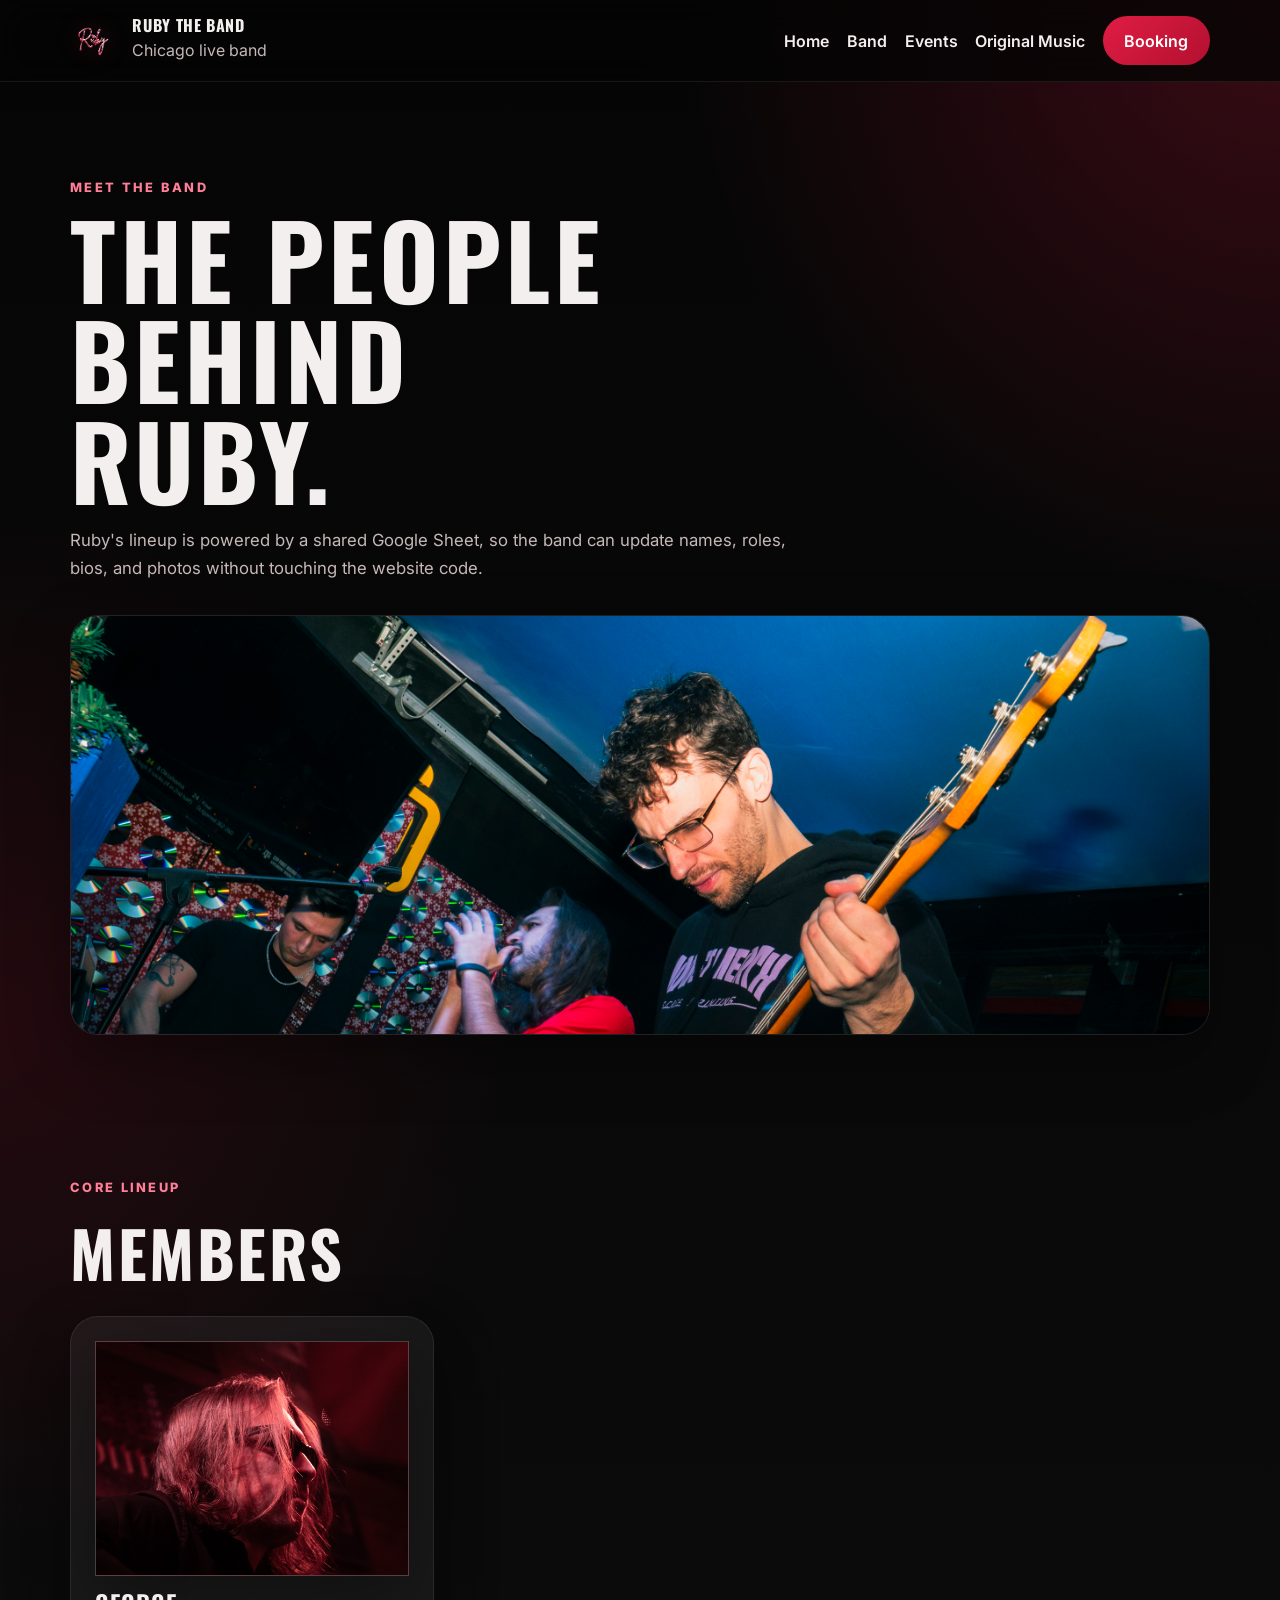
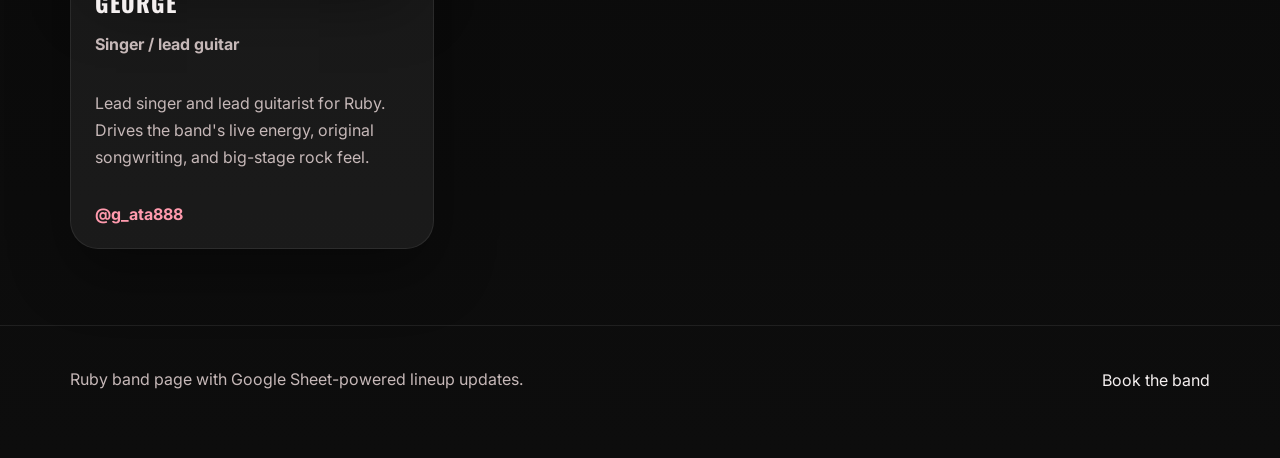
==== band.html @ 564e17de "Add files via upload" ====
<!DOCTYPE html>
<html lang="en">
  <head>
    <meta charset="UTF-8" />
    <meta name="viewport" content="width=device-width, initial-scale=1.0" />
    <title>Ruby | Band</title>
    <meta
      name="description"
      content="Meet the members of Ruby, a Chicago live band blending cover performances with original music."
    />
    <link rel="preconnect" href="https://fonts.googleapis.com" />
    <link rel="preconnect" href="https://fonts.gstatic.com" crossorigin />
    <link
      href="https://fonts.googleapis.com/css2?family=Oswald:wght@400;500;600;700&family=Inter:wght@400;500;600;700;800&display=swap"
      rel="stylesheet"
    />
    <link rel="stylesheet" href="styles.css" />
  </head>
  <body>
    <header class="site-header">
      <div class="container nav-wrap">
        <a class="brand" href="index.html">
          <img class="brand-logo" src="assets/ruby-logo.png" alt="Ruby logo" />
          <span class="brand-copy">
            <strong>RUBY THE BAND</strong>
            <span>Chicago live band</span>
          </span>
        </a>
        <nav class="nav">
          <a href="index.html">Home</a>
          <a href="band.html">Band</a>
          <a href="events.html">Events</a>
          <a href="music.html">Original Music</a>
          <a class="nav-cta" href="booking.html">Booking</a>
        </nav>
      </div>
    </header>

    <main>
      <section class="page-hero">
        <div class="container">
          <p class="eyebrow">Meet the band</p>
          <h1>The people behind Ruby.</h1>
          <p class="hero-text narrow">
            Ruby's lineup is powered by a shared Google Sheet, so the band can
            update names, roles, bios, and photos without touching the website code.
          </p>
          <figure class="page-photo-banner">
            <img
              class="crop-new-band-banner"
              src="assets/ruby-band-banner.jpg"
              alt="Ruby performing live on stage"
            />
          </figure>
        </div>
      </section>

      <section class="section">
        <div class="container">
          <div class="section-heading left">
            <p class="section-kicker">Core lineup</p>
            <h2>Members</h2>
          </div>
          <div class="member-grid" id="members-list">
            <p class="loading-note">Loading Ruby members...</p>
          </div>
        </div>
      </section>

      <section class="section section-dark additional-players-section" id="additional-players-section">
        <div class="container">
          <div class="section-heading left">
            <p class="section-kicker">Sub-ins and friends of the band</p>
            <h2>Additional Players</h2>
          </div>
          <div class="member-grid" id="additional-players-list"></div>
        </div>
      </section>
    </main>

    <footer class="site-footer">
      <div class="container footer-wrap">
        <p>Ruby band page with Google Sheet-powered lineup updates.</p>
        <a href="booking.html">Book the band</a>
      </div>
    </footer>

    <script src="site.js"></script>
  </body>
</html>
---- styles.css ----
:root {
  --bg: #090909;
  --bg-soft: #141414;
  --panel: rgba(255, 255, 255, 0.06);
  --panel-strong: rgba(255, 255, 255, 0.1);
  --text: #f4efef;
  --muted: #c6b8b8;
  --ruby: #b2102f;
  --ruby-bright: #e01d44;
  --line: rgba(255, 255, 255, 0.08);
  --shadow: 0 24px 60px rgba(0, 0, 0, 0.35);
  --radius-lg: 28px;
  --radius-md: 18px;
  --container: 1140px;
}

* {
  box-sizing: border-box;
}

html {
  scroll-behavior: smooth;
}

body {
  margin: 0;
  font-family: "Inter", sans-serif;
  color: var(--text);
  background:
    radial-gradient(circle at top right, rgba(224, 29, 68, 0.24), transparent 25%),
    radial-gradient(circle at left center, rgba(178, 16, 47, 0.16), transparent 32%),
    linear-gradient(180deg, #050505 0%, #0d0d0d 100%);
}

a {
  color: inherit;
  text-decoration: none;
}

.container {
  width: min(calc(100% - 2rem), var(--container));
  margin: 0 auto;
}

.site-header {
  position: sticky;
  top: 0;
  z-index: 10;
  backdrop-filter: blur(16px);
  background: rgba(5, 5, 5, 0.78);
  border-bottom: 1px solid var(--line);
}

.nav-wrap,
.footer-wrap,
.hero-grid,
.venue-strip-inner,
.venue-items,
.split-layout,
.card-grid,
.contact-panel,
.member-grid,
.booking-grid,
.release-grid,
.events-header,
.music-highlight {
  display: grid;
  gap: 1.5rem;
}

.nav-wrap {
  grid-template-columns: 1fr auto;
  align-items: center;
  padding: 1rem 0;
}

.brand {
  display: inline-flex;
  align-items: center;
  gap: 0.9rem;
}

.brand-logo {
  width: 3rem;
  height: 3rem;
  object-fit: contain;
  filter: drop-shadow(0 0 12px rgba(224, 29, 68, 0.3));
}

.brand-copy {
  display: inline-flex;
  flex-direction: column;
  line-height: 1;
  gap: 0.25rem;
}

.brand-copy strong,
h1,
h2,
h3 {
  font-family: "Oswald", sans-serif;
  text-transform: uppercase;
  letter-spacing: 0.04em;
}

.brand-copy span:last-child,
.hero-text,
.body-copy,
.content-card p,
.release-card p,
.release-panel p,
.member-card p,
.booking-card p,
.contact-card p,
.events-note,
.loading-note,
.event-time,
.event-card p,
.footer-wrap p {
  color: var(--muted);
  line-height: 1.7;
}

.nav {
  display: flex;
  align-items: center;
  gap: 1.1rem;
  flex-wrap: wrap;
  justify-content: flex-end;
}

.nav a {
  font-weight: 600;
}

.button,
.nav-cta {
  display: inline-flex;
  align-items: center;
  justify-content: center;
  padding: 0.92rem 1.35rem;
  border-radius: 999px;
  font-weight: 700;
}

.button-primary,
.nav-cta {
  background: linear-gradient(135deg, var(--ruby-bright), var(--ruby));
  color: white;
}

.button-secondary {
  border: 1px solid var(--line);
  background: rgba(255, 255, 255, 0.04);
}

.button-block {
  width: 100%;
}

.hero,
.page-hero {
  padding: 5.3rem 0 3.5rem;
}

.hero-grid {
  grid-template-columns: 1.1fr 0.9fr;
  align-items: center;
}

.eyebrow,
.section-kicker,
.card-tag,
.release-label {
  text-transform: uppercase;
  letter-spacing: 0.18em;
  color: #ff7e98;
  font-weight: 800;
  font-size: 0.8rem;
}

h1,
h2,
h3 {
  margin: 0;
  line-height: 0.98;
}

h1 {
  font-size: clamp(3.5rem, 8vw, 6.7rem);
  max-width: 11ch;
}

h2 {
  font-size: clamp(2.4rem, 5vw, 4rem);
  max-width: 12ch;
}

h3 {
  font-size: 1.45rem;
}

.hero-text {
  max-width: 54ch;
  font-size: 1.05rem;
}

.hero-text.narrow {
  max-width: 45rem;
}

.hero-subtitle {
  margin: 0.8rem 0 0;
  max-width: 28rem;
  color: #e9d9dc;
  font-size: clamp(1.05rem, 2vw, 1.45rem);
  line-height: 1.4;
  text-transform: none;
  letter-spacing: 0;
  font-weight: 500;
}

.hero-actions,
.button-row {
  display: flex;
  gap: 1rem;
  flex-wrap: wrap;
  margin: 2rem 0 1.25rem;
}

.hero-points {
  list-style: none;
  padding: 0;
  margin: 0;
  display: flex;
  flex-wrap: wrap;
  gap: 1rem 1.5rem;
  color: var(--muted);
  font-weight: 600;
}

.hero-visual,
.glow-card,
.image-card,
.content-card,
.release-card,
.release-panel,
.video-placeholder,
.contact-card,
.member-card,
.booking-card,
.event-card,
.cover-art {
  border-radius: var(--radius-lg);
}

.image-card,
.video-placeholder,
.member-photo,
.cover-art {
  display: grid;
  place-items: center;
  text-align: center;
  background:
    linear-gradient(135deg, rgba(224, 29, 68, 0.28), rgba(255, 255, 255, 0.04)),
    rgba(255, 255, 255, 0.05);
  border: 1px solid rgba(255, 255, 255, 0.1);
  box-shadow: var(--shadow);
}

.glow-card {
  min-height: 460px;
  position: relative;
  overflow: hidden;
}

.glow-card::before {
  content: "";
  position: absolute;
  inset: 0;
  background:
    linear-gradient(160deg, rgba(224, 29, 68, 0.1), transparent 40%),
    radial-gradient(circle at bottom right, rgba(224, 29, 68, 0.3), transparent 32%);
}

.image-card p,
.video-placeholder p,
.member-photo,
.cover-art {
  font-family: "Oswald", sans-serif;
  font-size: 1.5rem;
  text-transform: uppercase;
  letter-spacing: 0.08em;
}

.image-card span,
.video-placeholder span {
  color: var(--muted);
}

.photo-frame,
.page-photo-banner,
.photo-panel,
.booking-photo,
.story-photo {
  margin: 0;
  overflow: hidden;
  border-radius: var(--radius-lg);
  border: 1px solid rgba(255, 255, 255, 0.1);
  box-shadow: var(--shadow);
}

.photo-frame img,
.page-photo-banner img,
.photo-panel img,
.booking-photo img,
.story-photo img,
.member-photo img,
.cover-art img {
  display: block;
  width: 100%;
  height: 100%;
  object-fit: cover;
}

.page-photo-banner {
  margin-top: 2rem;
  max-height: 420px;
}

.hero-photo img {
  object-position: center 28%;
}

.crop-new-hero {
  object-position: center 45%;
}

.venue-strip {
  border-top: 1px solid var(--line);
  border-bottom: 1px solid var(--line);
  background: rgba(255, 255, 255, 0.02);
}

.venue-strip-inner {
  padding: 1rem 0;
  gap: 0.6rem;
}

.venue-label {
  margin: 0;
  text-align: center;
  text-transform: uppercase;
  letter-spacing: 0.22em;
  color: #ff7e98;
  font-size: 0.8rem;
  font-weight: 800;
}

.venue-items {
  grid-template-columns: repeat(5, 1fr);
  text-align: center;
  color: #f2c7cf;
  font-weight: 700;
}

.section {
  padding: 4.8rem 0;
}

.photo-story-section {
  padding-top: 0;
}

.split-layout {
  grid-template-columns: 1fr 1fr;
  align-items: start;
}

.section-dark {
  background: linear-gradient(180deg, rgba(178, 16, 47, 0.12), rgba(255, 255, 255, 0.02));
}

.section-accent {
  background:
    linear-gradient(135deg, rgba(224, 29, 68, 0.18), rgba(255, 255, 255, 0.02)),
    #111;
}

.section-heading {
  display: grid;
  gap: 0.8rem;
  margin-bottom: 2rem;
  justify-items: center;
  text-align: center;
}

.section-heading.left {
  justify-items: start;
  text-align: left;
}

.section-heading-wide h2 {
  max-width: none;
}

.content-card,
.release-card,
.release-panel,
.contact-card,
.member-card,
.booking-card,
.event-card {
  background: var(--panel);
  border: 1px solid var(--line);
  box-shadow: var(--shadow);
  padding: 1.5rem;
}

.three-up {
  grid-template-columns: repeat(3, minmax(0, 1fr));
}

.music-highlight,
.booking-grid {
  grid-template-columns: 1fr 1fr;
  align-items: start;
}

.release-card,
.release-panel {
  display: grid;
  gap: 1rem;
}

.music-highlight {
  grid-template-columns: repeat(3, minmax(0, 1fr));
}

.photo-story-grid {
  display: grid;
  grid-template-columns: 0.92fr 1.08fr;
  gap: 1.2rem;
}

.story-photo-tall {
  grid-row: span 2;
  min-height: 640px;
}

.story-photo-wide {
  min-height: 300px;
}

.story-photo-square {
  min-height: 320px;
}

.video-placeholder {
  min-height: 100%;
  padding: 2rem;
}

.video-placeholder.large {
  min-height: 300px;
}

.text-link {
  color: #ff9aad;
  font-weight: 700;
}

.member-social {
  align-self: start;
}

.cover-thumb {
  margin: 0;
  overflow: hidden;
  border-radius: var(--radius-md);
  border: 1px solid rgba(255, 255, 255, 0.1);
}

.cover-thumb img {
  display: block;
  width: 100%;
  aspect-ratio: 1 / 1;
  object-fit: cover;
}

.crop-george {
  object-position: center 18%;
}

.crop-band {
  object-position: center 42%;
}

.crop-crowd {
  object-position: center 46%;
}

.crop-dancefloor {
  object-position: center 54%;
}

.crop-new-story-wide {
  object-position: center 42%;
}

.crop-new-band-banner {
  object-position: center 48%;
}

.crop-new-music-video {
  object-position: center 44%;
}

.crop-new-booking {
  object-position: center 48%;
}

.contact-panel {
  grid-template-columns: 1.1fr 0.9fr;
  align-items: center;
}

.member-grid {
  grid-template-columns: repeat(3, minmax(0, 1fr));
}

.member-card {
  display: grid;
  gap: 1rem;
}

.member-photo {
  aspect-ratio: 4 / 3;
  min-height: auto;
  color: white;
  overflow: hidden;
}

.member-photo img {
  object-position: center 22%;
}

.member-photo span {
  padding: 1rem;
}

.member-role {
  margin: 0;
  color: #ff9aad;
  font-weight: 700;
}

.release-grid {
  grid-template-columns: 1fr;
}

.release-panel {
  grid-template-columns: 220px 1fr;
  align-items: center;
}

.cover-art {
  min-height: 220px;
  color: white;
  overflow: hidden;
}

.booking-photo {
  margin-bottom: 1rem;
  max-height: 240px;
}

.media-layout {
  align-items: center;
}

.events-header {
  grid-template-columns: 1fr auto;
  align-items: center;
  margin-bottom: 1.75rem;
}

.events-list {
  display: grid;
  gap: 1rem;
}

.event-card {
  display: grid;
  grid-template-columns: 180px 1fr auto;
  align-items: center;
  gap: 1.25rem;
}

.event-date {
  display: inline-flex;
  flex-direction: column;
  gap: 0.2rem;
  padding: 1rem;
  border-radius: var(--radius-md);
  background: linear-gradient(135deg, rgba(224, 29, 68, 0.18), rgba(255, 255, 255, 0.04));
  border: 1px solid var(--line);
  text-align: center;
}

.event-date strong {
  font-family: "Oswald", sans-serif;
  font-size: 2rem;
}

.event-meta h3 {
  margin-bottom: 0.35rem;
}

.event-time {
  margin: 0.2rem 0;
  font-weight: 800;
  color: #f2c7cf;
}

.loading-note {
  margin: 0;
}

[hidden] {
  display: none !important;
}

.booking-copy {
  display: grid;
  gap: 1rem;
}

.check-grid {
  display: grid;
  grid-template-columns: repeat(2, minmax(0, 1fr));
  gap: 0.9rem;
}

.check-grid p {
  margin: 0;
  padding: 1rem 1.1rem;
  border-radius: var(--radius-md);
  background: rgba(255, 255, 255, 0.04);
  border: 1px solid var(--line);
}

.site-footer {
  border-top: 1px solid var(--line);
  padding: 1.5rem 0 3rem;
}

.footer-wrap {
  grid-template-columns: 1fr auto;
  align-items: center;
}

@media (max-width: 1024px) {
  .hero-grid,
  .split-layout,
  .three-up,
  .music-highlight,
  .photo-story-grid,
  .contact-panel,
  .member-grid,
  .booking-grid,
  .event-card,
  .release-panel,
  .events-header {
    grid-template-columns: 1fr;
  }
}

@media (max-width: 900px) {
  .nav-wrap,
  .footer-wrap,
  .venue-items {
    grid-template-columns: 1fr;
  }

  .nav {
    justify-content: flex-start;
  }

  h1,
  h2 {
    max-width: none;
  }
}

@media (max-width: 640px) {
  .hero,
  .page-hero,
  .section {
    padding: 3.7rem 0;
  }

  .story-photo-tall,
  .story-photo-wide,
  .story-photo-square {
    min-height: 280px;
  }

  h1 {
    font-size: 3rem;
  }

  h2 {
    font-size: 2.4rem;
  }

  .check-grid {
    grid-template-columns: 1fr;
  }
}
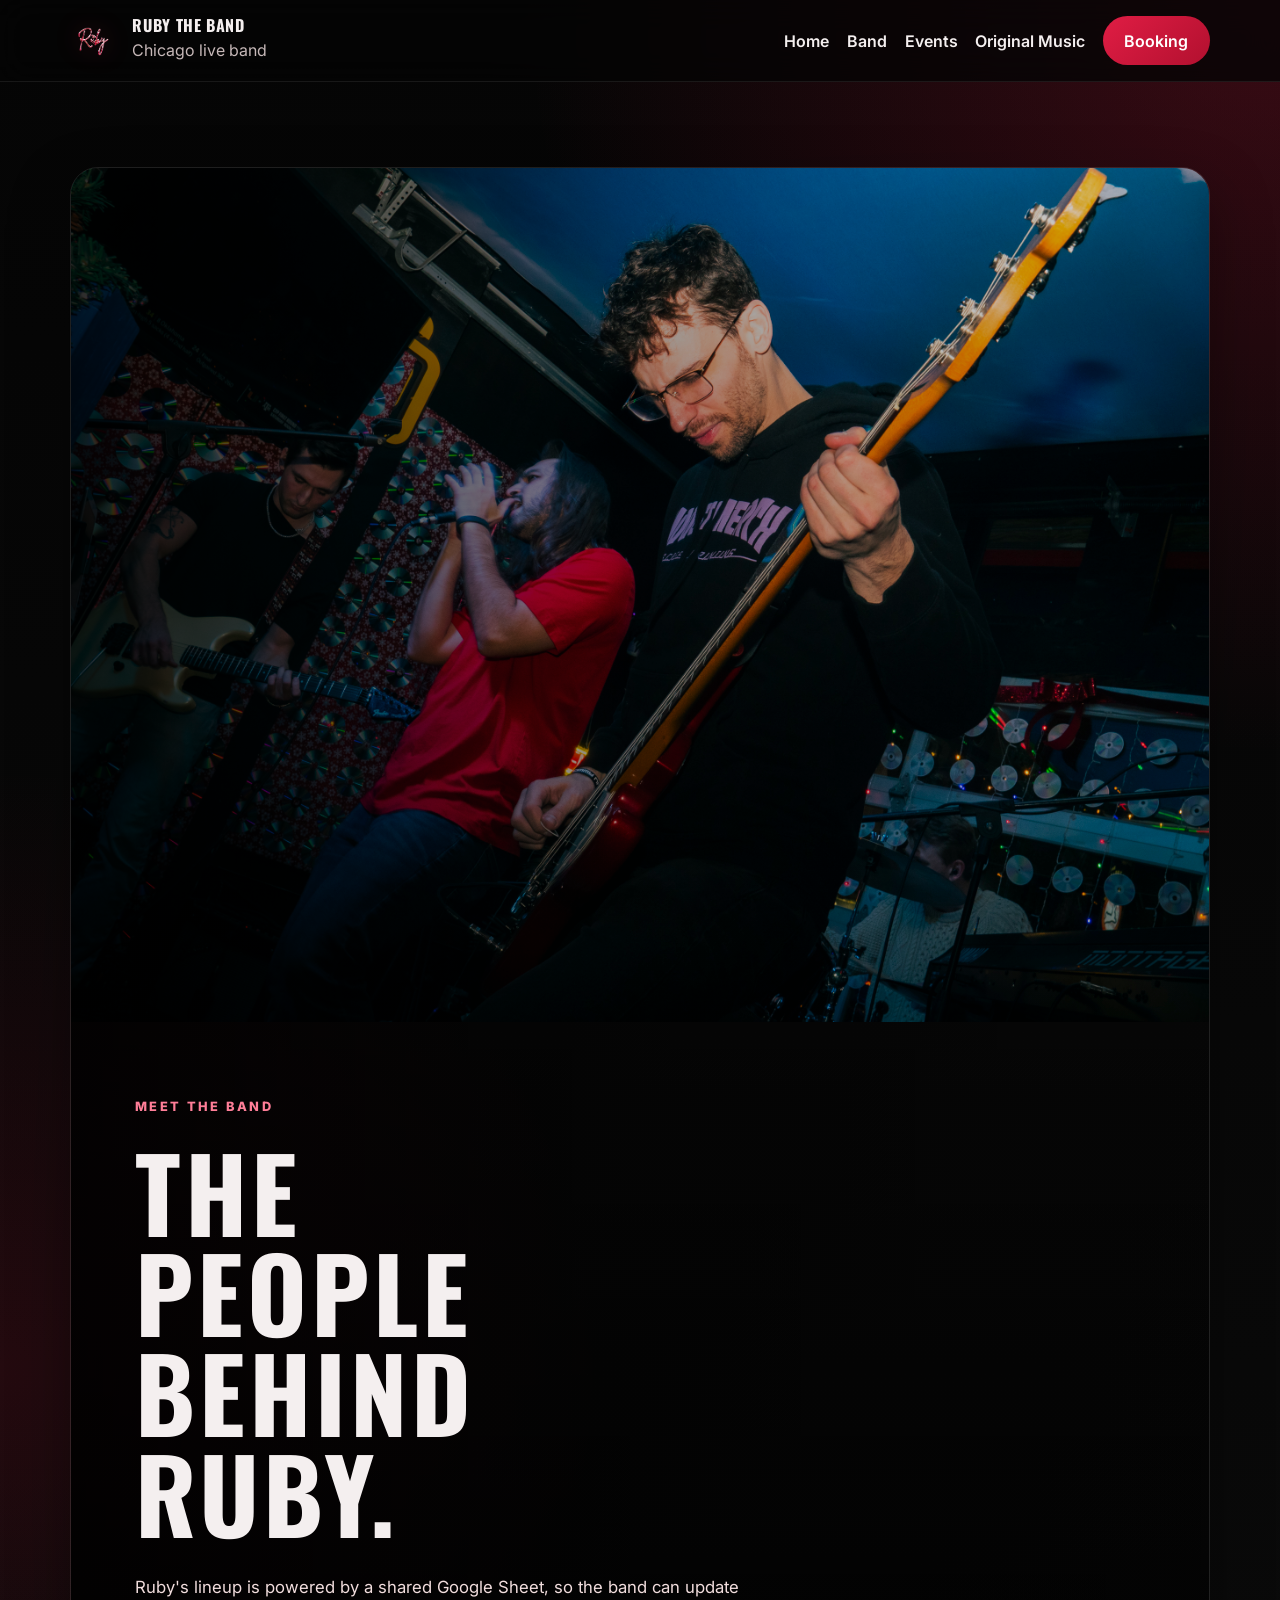
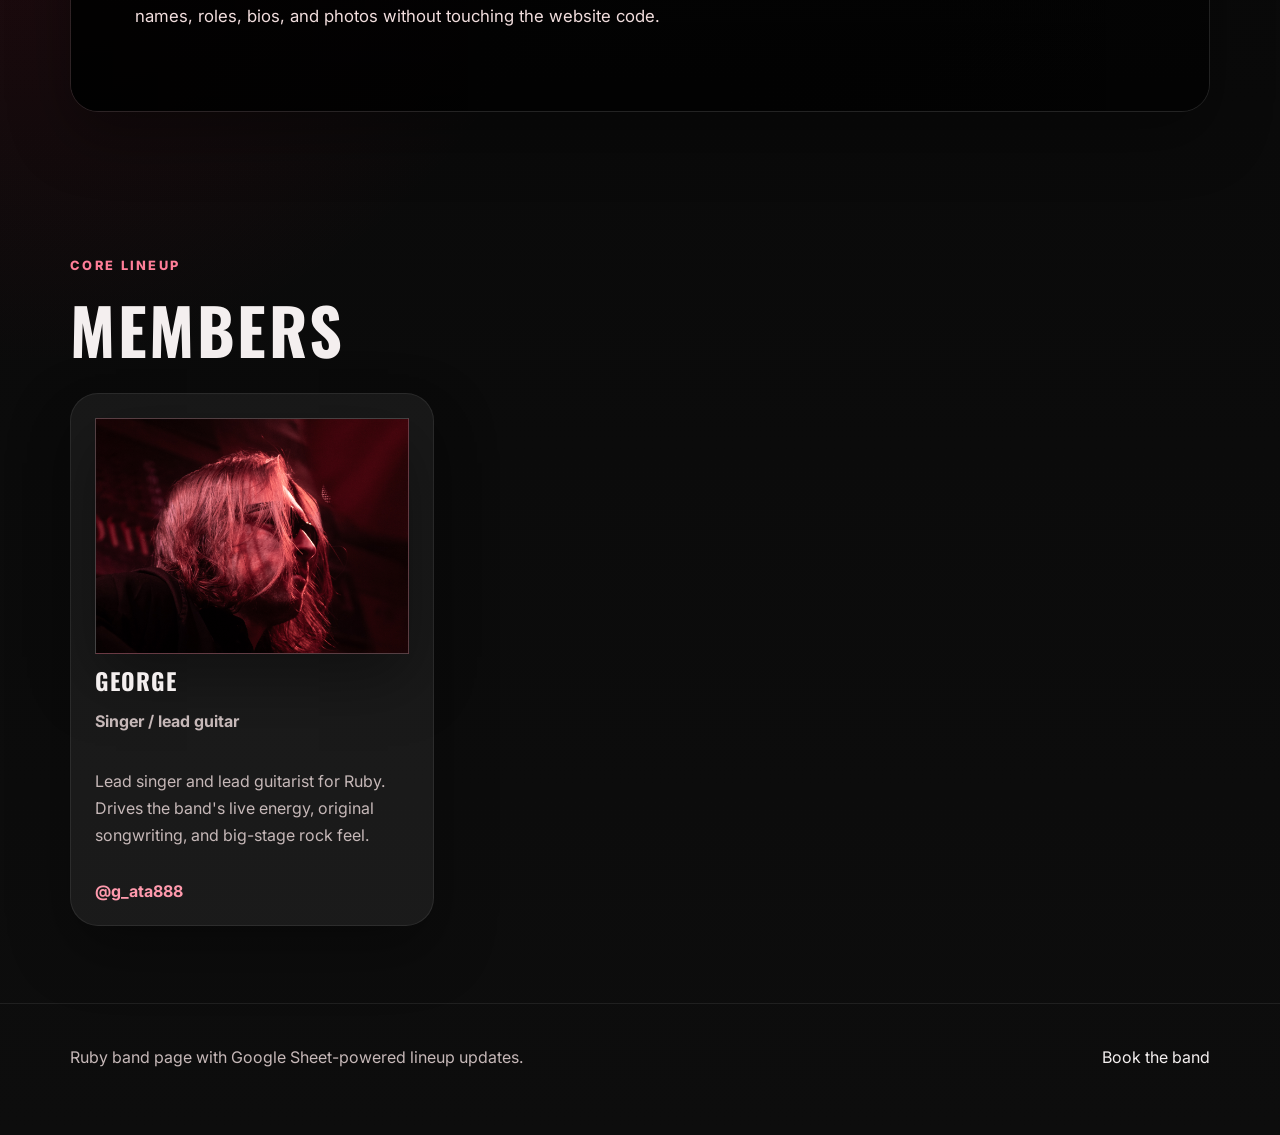
==== commit bda1c64f: "Add files via upload" ====
--- a/band.html
+++ b/band.html
@@ -39,18 +39,20 @@
     <main>
       <section class="page-hero">
         <div class="container">
-          <p class="eyebrow">Meet the band</p>
-          <h1>The people behind Ruby.</h1>
-          <p class="hero-text narrow">
-            Ruby's lineup is powered by a shared Google Sheet, so the band can
-            update names, roles, bios, and photos without touching the website code.
-          </p>
-          <figure class="page-photo-banner">
+          <figure class="page-photo-banner band-hero-banner">
             <img
               class="crop-new-band-banner"
               src="assets/ruby-band-banner.jpg"
               alt="Ruby performing live on stage"
             />
+            <figcaption class="band-hero-copy">
+              <p class="eyebrow">Meet the band</p>
+              <h1>The people behind Ruby.</h1>
+              <p class="hero-text narrow">
+                Ruby's lineup is powered by a shared Google Sheet, so the band can
+                update names, roles, bios, and photos without touching the website code.
+              </p>
+            </figcaption>
           </figure>
         </div>
       </section>
--- a/styles.css
+++ b/styles.css
@@ -54,6 +54,7 @@
 .nav-wrap,
 .footer-wrap,
 .hero-grid,
+.page-hero-grid,
 .venue-strip-inner,
 .venue-items,
 .split-layout,
@@ -168,6 +169,11 @@
   align-items: center;
 }
 
+.page-hero-grid {
+  grid-template-columns: 1fr 0.82fr;
+  align-items: center;
+}
+
 .eyebrow,
 .section-kicker,
 .card-tag,
@@ -328,12 +334,59 @@
   max-height: 420px;
 }
 
+.band-hero-banner {
+  position: relative;
+  display: grid;
+  align-items: end;
+  min-height: 560px;
+  max-height: none;
+  margin-top: 0;
+}
+
+.band-hero-banner::after {
+  content: "";
+  position: absolute;
+  inset: 0;
+  background:
+    linear-gradient(90deg, rgba(0, 0, 0, 0.82), rgba(0, 0, 0, 0.38) 48%, rgba(0, 0, 0, 0.12)),
+    linear-gradient(0deg, rgba(0, 0, 0, 0.72), transparent 58%);
+}
+
+.band-hero-copy {
+  position: relative;
+  z-index: 1;
+  display: grid;
+  gap: 0.9rem;
+  max-width: 760px;
+  padding: clamp(1.5rem, 5vw, 4rem);
+}
+
+.band-hero-copy h1 {
+  max-width: 9ch;
+}
+
+.band-hero-copy .hero-text {
+  color: #f1dddd;
+}
+
 .hero-photo img {
   object-position: center 28%;
 }
 
 .crop-new-hero {
   object-position: center 45%;
+}
+
+.page-hero-photo {
+  min-height: 390px;
+}
+
+.crop-events-hero {
+  object-position: center 46%;
+}
+
+.crop-music-hero {
+  object-position: center 38%;
 }
 
 .venue-strip {
@@ -509,7 +562,7 @@
 }
 
 .crop-new-band-banner {
-  object-position: center 48%;
+  object-position: center 45%;
 }
 
 .crop-new-music-video {
@@ -662,6 +715,7 @@
 
 @media (max-width: 1024px) {
   .hero-grid,
+  .page-hero-grid,
   .split-layout,
   .three-up,
   .music-highlight,
@@ -714,6 +768,14 @@
     font-size: 2.4rem;
   }
 
+  .band-hero-banner {
+    min-height: 520px;
+  }
+
+  .band-hero-copy {
+    padding: 1.25rem;
+  }
+
   .check-grid {
     grid-template-columns: 1fr;
   }
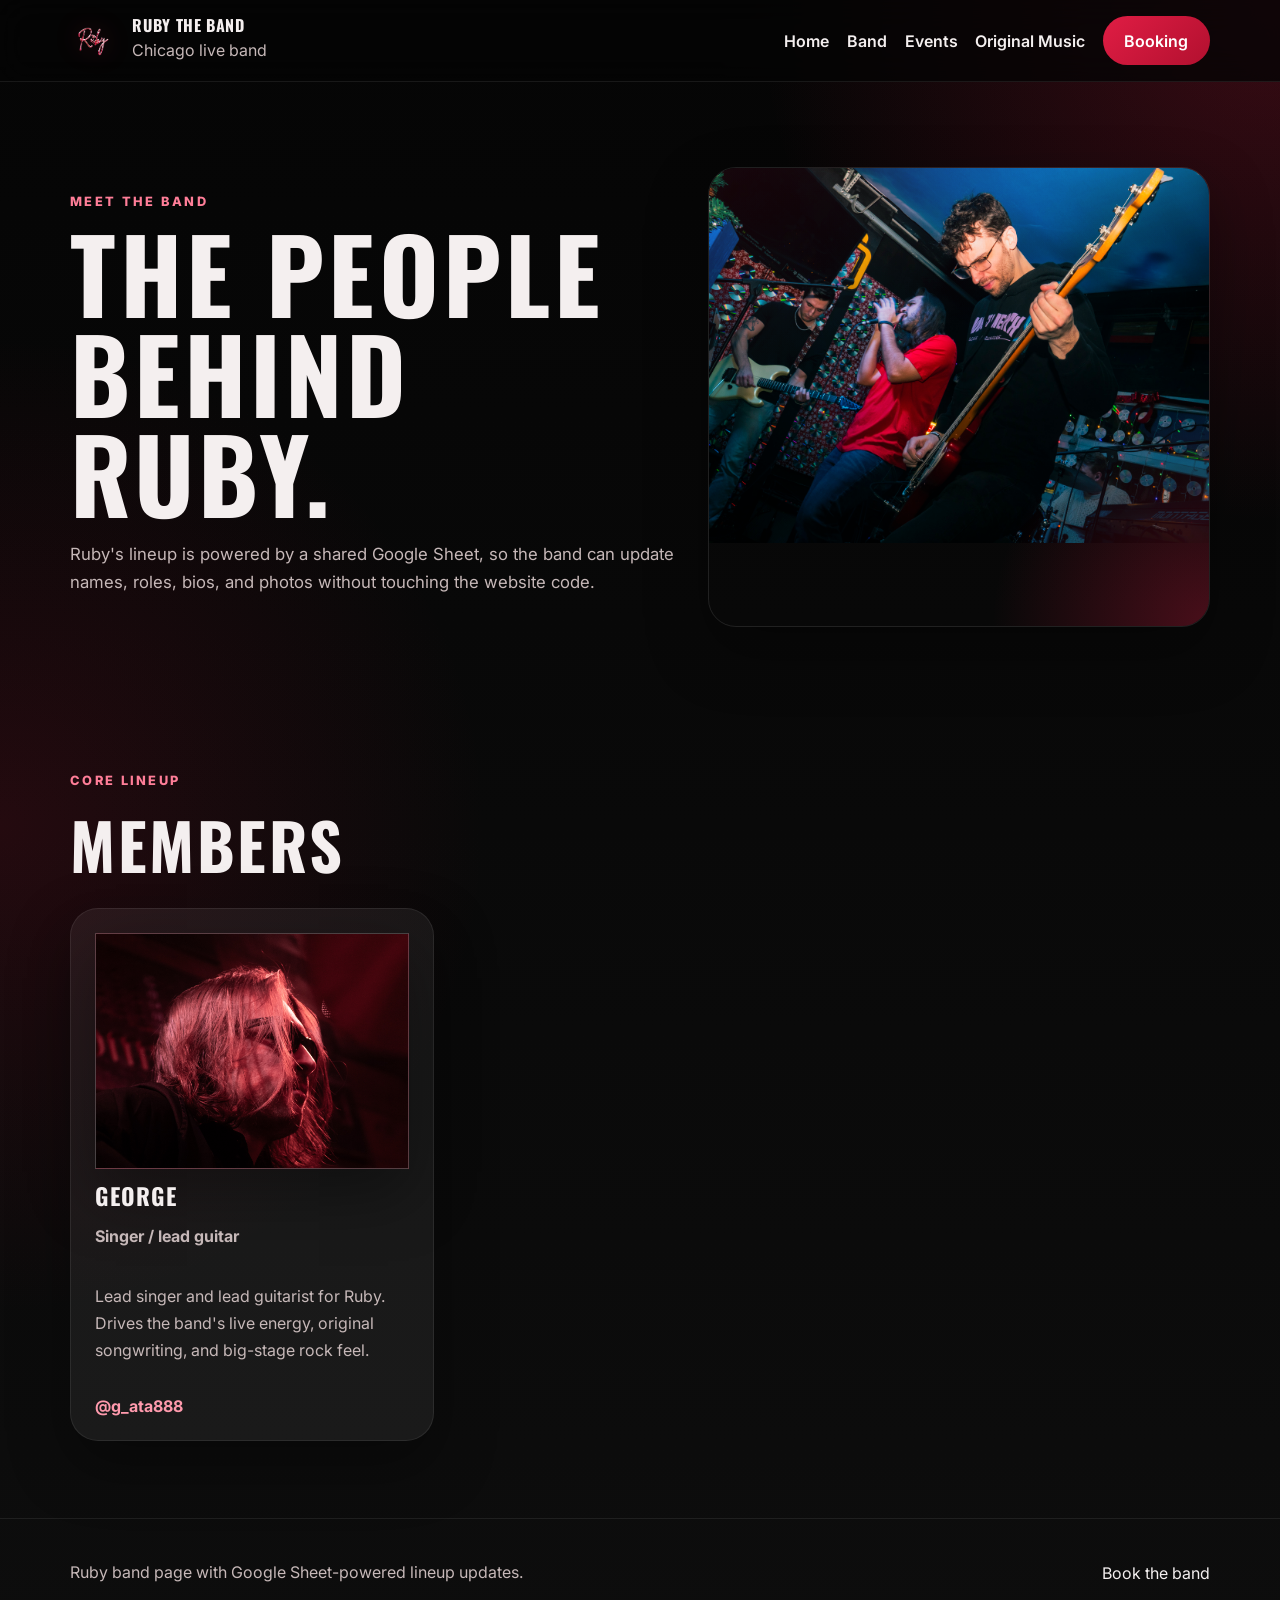
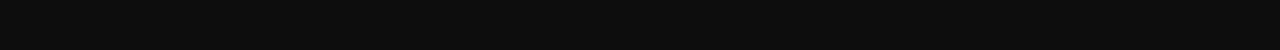
==== commit 300705aa: "Add files via upload" ====
--- a/band.html
+++ b/band.html
@@ -38,22 +38,24 @@
 
     <main>
       <section class="page-hero">
-        <div class="container">
-          <figure class="page-photo-banner band-hero-banner">
-            <img
-              class="crop-new-band-banner"
-              src="assets/ruby-band-banner.jpg"
-              alt="Ruby performing live on stage"
-            />
-            <figcaption class="band-hero-copy">
-              <p class="eyebrow">Meet the band</p>
-              <h1>The people behind Ruby.</h1>
-              <p class="hero-text narrow">
-                Ruby's lineup is powered by a shared Google Sheet, so the band can
-                update names, roles, bios, and photos without touching the website code.
-              </p>
-            </figcaption>
-          </figure>
+        <div class="container hero-grid">
+          <div class="hero-copy">
+            <p class="eyebrow">Meet the band</p>
+            <h1>The people behind Ruby.</h1>
+            <p class="hero-text narrow">
+              Ruby's lineup is powered by a shared Google Sheet, so the band can
+              update names, roles, bios, and photos without touching the website code.
+            </p>
+          </div>
+          <div class="hero-visual">
+            <figure class="photo-frame glow-card hero-photo">
+              <img
+                class="crop-new-band-banner"
+                src="assets/ruby-band-banner.jpg"
+                alt="Ruby performing live on stage"
+              />
+            </figure>
+          </div>
         </div>
       </section>
 
--- a/styles.css
+++ b/styles.css
@@ -334,41 +334,6 @@
   max-height: 420px;
 }
 
-.band-hero-banner {
-  position: relative;
-  display: grid;
-  align-items: end;
-  min-height: 560px;
-  max-height: none;
-  margin-top: 0;
-}
-
-.band-hero-banner::after {
-  content: "";
-  position: absolute;
-  inset: 0;
-  background:
-    linear-gradient(90deg, rgba(0, 0, 0, 0.82), rgba(0, 0, 0, 0.38) 48%, rgba(0, 0, 0, 0.12)),
-    linear-gradient(0deg, rgba(0, 0, 0, 0.72), transparent 58%);
-}
-
-.band-hero-copy {
-  position: relative;
-  z-index: 1;
-  display: grid;
-  gap: 0.9rem;
-  max-width: 760px;
-  padding: clamp(1.5rem, 5vw, 4rem);
-}
-
-.band-hero-copy h1 {
-  max-width: 9ch;
-}
-
-.band-hero-copy .hero-text {
-  color: #f1dddd;
-}
-
 .hero-photo img {
   object-position: center 28%;
 }
@@ -386,7 +351,7 @@
 }
 
 .crop-music-hero {
-  object-position: center 38%;
+  object-position: center 45%;
 }
 
 .venue-strip {
@@ -768,14 +733,6 @@
     font-size: 2.4rem;
   }
 
-  .band-hero-banner {
-    min-height: 520px;
-  }
-
-  .band-hero-copy {
-    padding: 1.25rem;
-  }
-
   .check-grid {
     grid-template-columns: 1fr;
   }
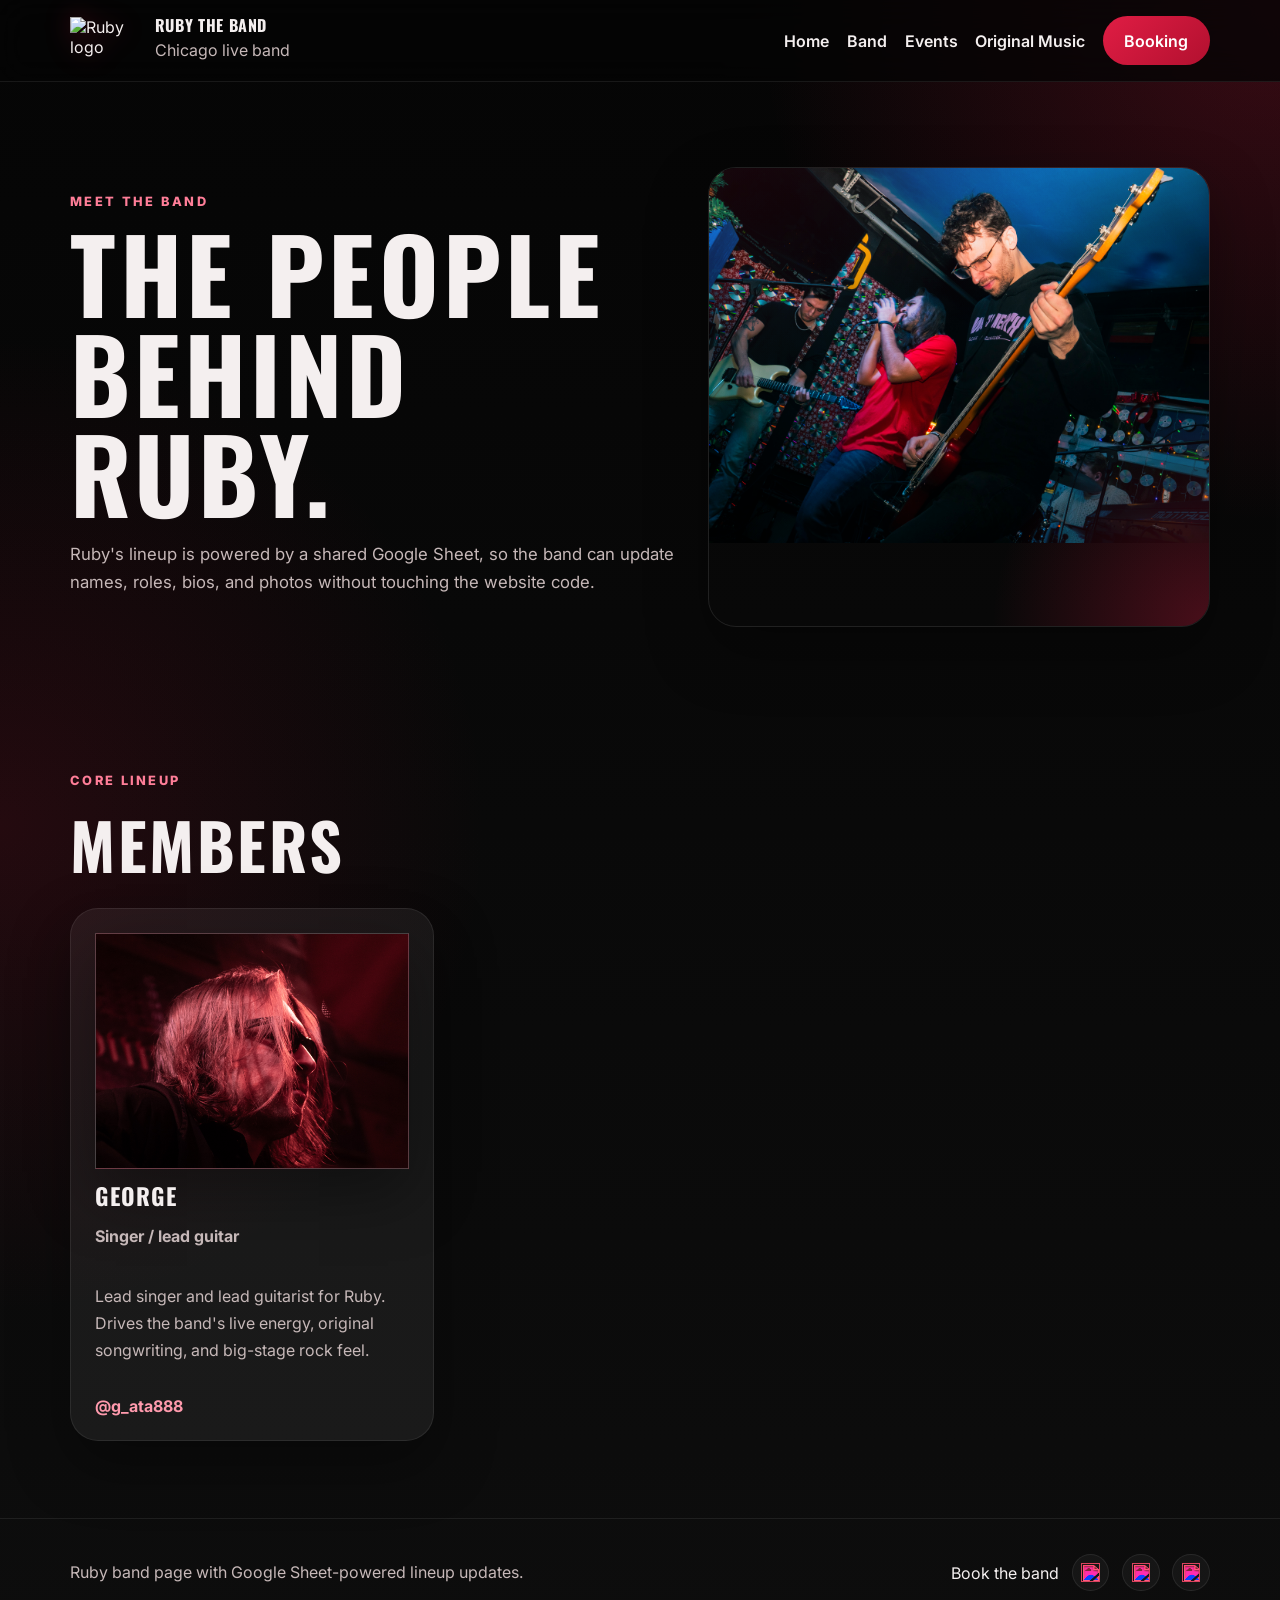
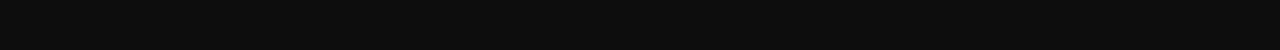
==== commit 678074c1: "Add files via upload" ====
--- a/band.html
+++ b/band.html
@@ -20,7 +20,7 @@
     <header class="site-header">
       <div class="container nav-wrap">
         <a class="brand" href="index.html">
-          <img class="brand-logo" src="assets/ruby-logo.png" alt="Ruby logo" />
+          <img class="brand-logo" src="assets/ruby-neon-logo.jpg" alt="Ruby logo" />
           <span class="brand-copy">
             <strong>RUBY THE BAND</strong>
             <span>Chicago live band</span>
@@ -74,7 +74,6 @@
       <section class="section section-dark additional-players-section" id="additional-players-section">
         <div class="container">
           <div class="section-heading left">
-            <p class="section-kicker">Sub-ins and friends of the band</p>
             <h2>Additional Players</h2>
           </div>
           <div class="member-grid" id="additional-players-list"></div>
@@ -85,7 +84,14 @@
     <footer class="site-footer">
       <div class="container footer-wrap">
         <p>Ruby band page with Google Sheet-powered lineup updates.</p>
-        <a href="booking.html">Book the band</a>
+        <div class="footer-actions">
+          <a href="booking.html">Book the band</a>
+          <div class="social-links" aria-label="Ruby social links">
+            <a class="social-icon" href="https://www.instagram.com/ruby_musicofficial/" aria-label="Ruby on Instagram"><img src="assets/icon-instagram.svg" alt="" /></a>
+            <a class="social-icon" href="https://open.spotify.com/artist/1HHAJYdMEJ4v4BZRn0Z1Zh?si=r0VMcbjvRiWYTQFVPjKRUA&nd=1&dlsi=e5f6a95f36f54944" aria-label="Ruby on Spotify"><img src="assets/icon-spotify.svg" alt="" /></a>
+            <a class="social-icon" href="https://music.apple.com/us/artist/ruby-the-band/1880221664" aria-label="Ruby on Apple Music"><img src="assets/icon-apple-music.svg" alt="" /></a>
+          </div>
+        </div>
       </div>
     </footer>
 
--- a/styles.css
+++ b/styles.css
@@ -82,7 +82,7 @@
 }
 
 .brand-logo {
-  width: 3rem;
+  width: 4.4rem;
   height: 3rem;
   object-fit: contain;
   filter: drop-shadow(0 0 12px rgba(224, 29, 68, 0.3));
@@ -573,6 +573,11 @@
   font-weight: 700;
 }
 
+.additional-player-card {
+  align-content: start;
+  gap: 0.75rem;
+}
+
 .release-grid {
   grid-template-columns: 1fr;
 }
@@ -676,6 +681,35 @@
 .footer-wrap {
   grid-template-columns: 1fr auto;
   align-items: center;
+}
+
+.footer-actions,
+.social-links {
+  display: flex;
+  align-items: center;
+  gap: 0.8rem;
+}
+
+.footer-actions {
+  justify-content: flex-end;
+  flex-wrap: wrap;
+}
+
+.social-icon {
+  display: inline-grid;
+  place-items: center;
+  width: 2.35rem;
+  height: 2.35rem;
+  border: 1px solid var(--line);
+  border-radius: 999px;
+  background: rgba(255, 255, 255, 0.04);
+  color: #ff9aad;
+}
+
+.social-icon img {
+  width: 1.15rem;
+  height: 1.15rem;
+  filter: invert(78%) sepia(26%) saturate(1700%) hue-rotate(302deg) brightness(103%) contrast(102%);
 }
 
 @media (max-width: 1024px) {
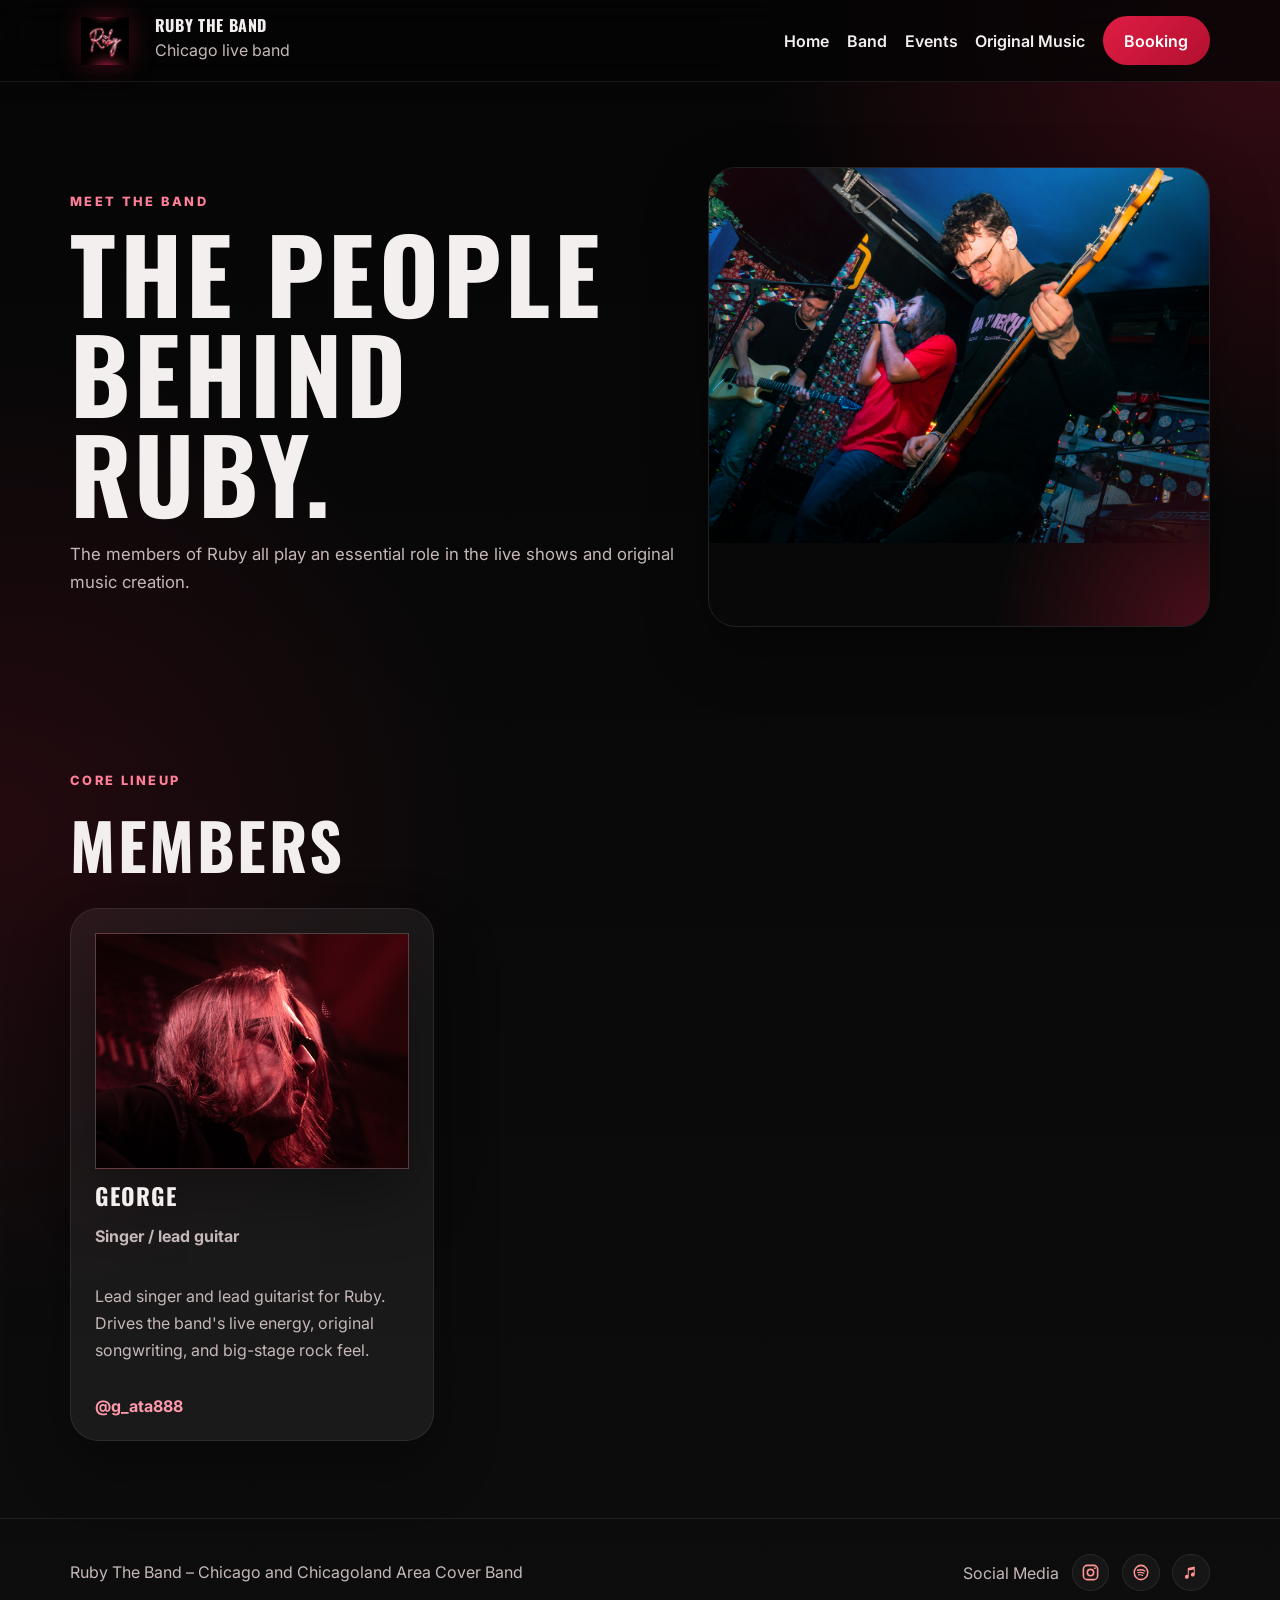
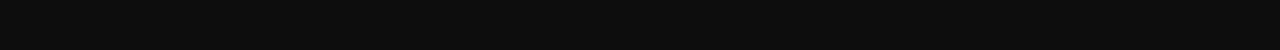
==== commit a4556127: "Add files via upload" ====
--- a/band.html
+++ b/band.html
@@ -43,8 +43,8 @@
             <p class="eyebrow">Meet the band</p>
             <h1>The people behind Ruby.</h1>
             <p class="hero-text narrow">
-              Ruby's lineup is powered by a shared Google Sheet, so the band can
-              update names, roles, bios, and photos without touching the website code.
+              The members of Ruby all play an essential role in the live shows and
+              original music creation.
             </p>
           </div>
           <div class="hero-visual">
@@ -83,9 +83,9 @@
 
     <footer class="site-footer">
       <div class="container footer-wrap">
-        <p>Ruby band page with Google Sheet-powered lineup updates.</p>
+        <p>Ruby The Band – Chicago and Chicagoland Area Cover Band</p>
         <div class="footer-actions">
-          <a href="booking.html">Book the band</a>
+          <span class="footer-label">Social Media</span>
           <div class="social-links" aria-label="Ruby social links">
             <a class="social-icon" href="https://www.instagram.com/ruby_musicofficial/" aria-label="Ruby on Instagram"><img src="assets/icon-instagram.svg" alt="" /></a>
             <a class="social-icon" href="https://open.spotify.com/artist/1HHAJYdMEJ4v4BZRn0Z1Zh?si=r0VMcbjvRiWYTQFVPjKRUA&nd=1&dlsi=e5f6a95f36f54944" aria-label="Ruby on Spotify"><img src="assets/icon-spotify.svg" alt="" /></a>
--- a/styles.css
+++ b/styles.css
@@ -695,6 +695,42 @@
   flex-wrap: wrap;
 }
 
+.footer-label {
+  color: var(--muted);
+}
+
+.live-set-layout {
+  display: grid;
+  grid-template-columns: minmax(0, 1fr) minmax(220px, 0.42fr);
+  gap: 2.5rem;
+  align-items: start;
+}
+
+.live-set-copy {
+  min-width: 0;
+}
+
+.video-embed {
+  overflow: hidden;
+  border: 1px solid var(--line);
+  border-radius: var(--radius-lg);
+  background: #050505;
+  box-shadow: var(--shadow);
+}
+
+.video-embed-vertical {
+  width: min(100%, 330px);
+  aspect-ratio: 9 / 16;
+  justify-self: end;
+}
+
+.video-embed iframe {
+  display: block;
+  width: 100%;
+  height: 100%;
+  border: 0;
+}
+
 .social-icon {
   display: inline-grid;
   place-items: center;
@@ -716,6 +752,7 @@
   .hero-grid,
   .page-hero-grid,
   .split-layout,
+  .live-set-layout,
   .three-up,
   .music-highlight,
   .photo-story-grid,
@@ -770,4 +807,8 @@
   .check-grid {
     grid-template-columns: 1fr;
   }
-}
+
+  .video-embed-vertical {
+    justify-self: start;
+  }
+}
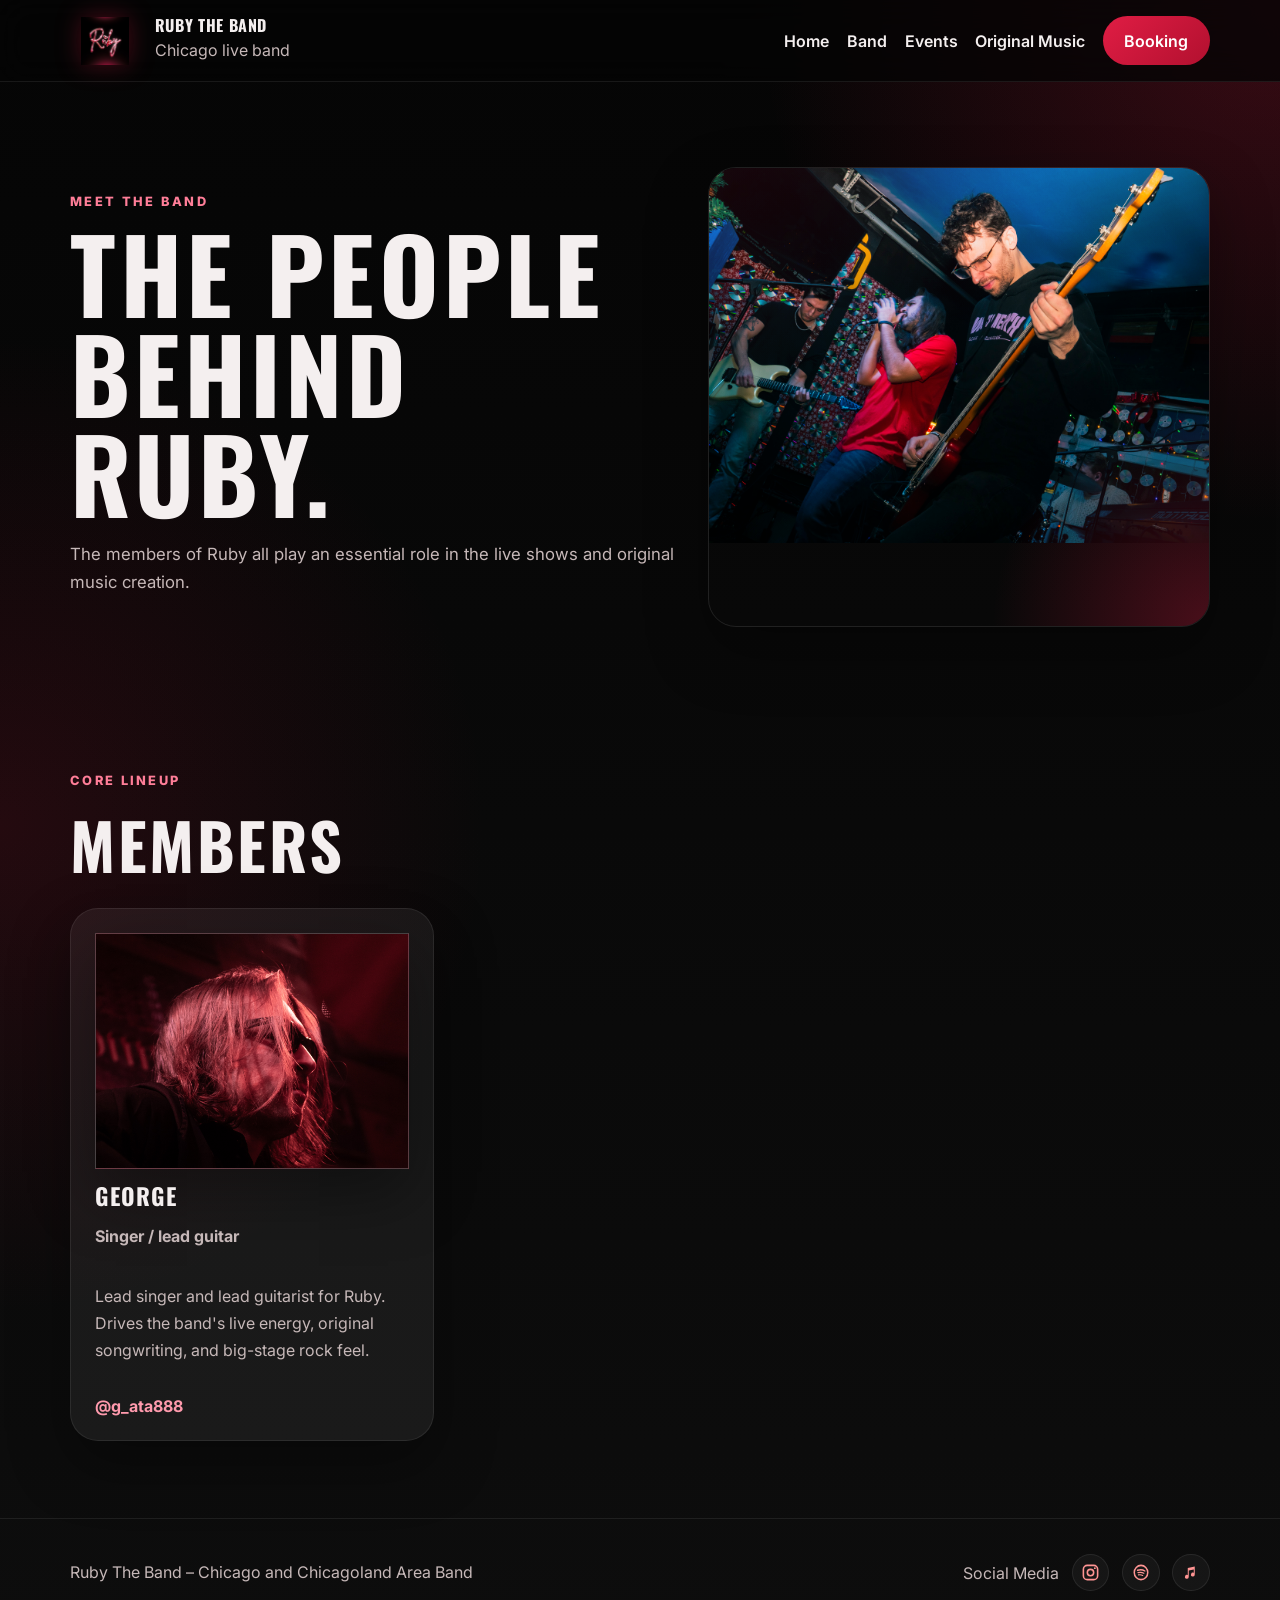
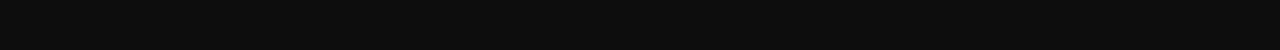
==== commit 100ada88: "Add files via upload" ====
--- a/band.html
+++ b/band.html
@@ -83,7 +83,7 @@
 
     <footer class="site-footer">
       <div class="container footer-wrap">
-        <p>Ruby The Band – Chicago and Chicagoland Area Cover Band</p>
+        <p>Ruby The Band – Chicago and Chicagoland Area Band</p>
         <div class="footer-actions">
           <span class="footer-label">Social Media</span>
           <div class="social-links" aria-label="Ruby social links">
--- a/styles.css
+++ b/styles.css
@@ -563,6 +563,10 @@
   object-position: center 22%;
 }
 
+.member-card-ani .member-photo img {
+  object-position: center 38%;
+}
+
 .member-photo span {
   padding: 1rem;
 }
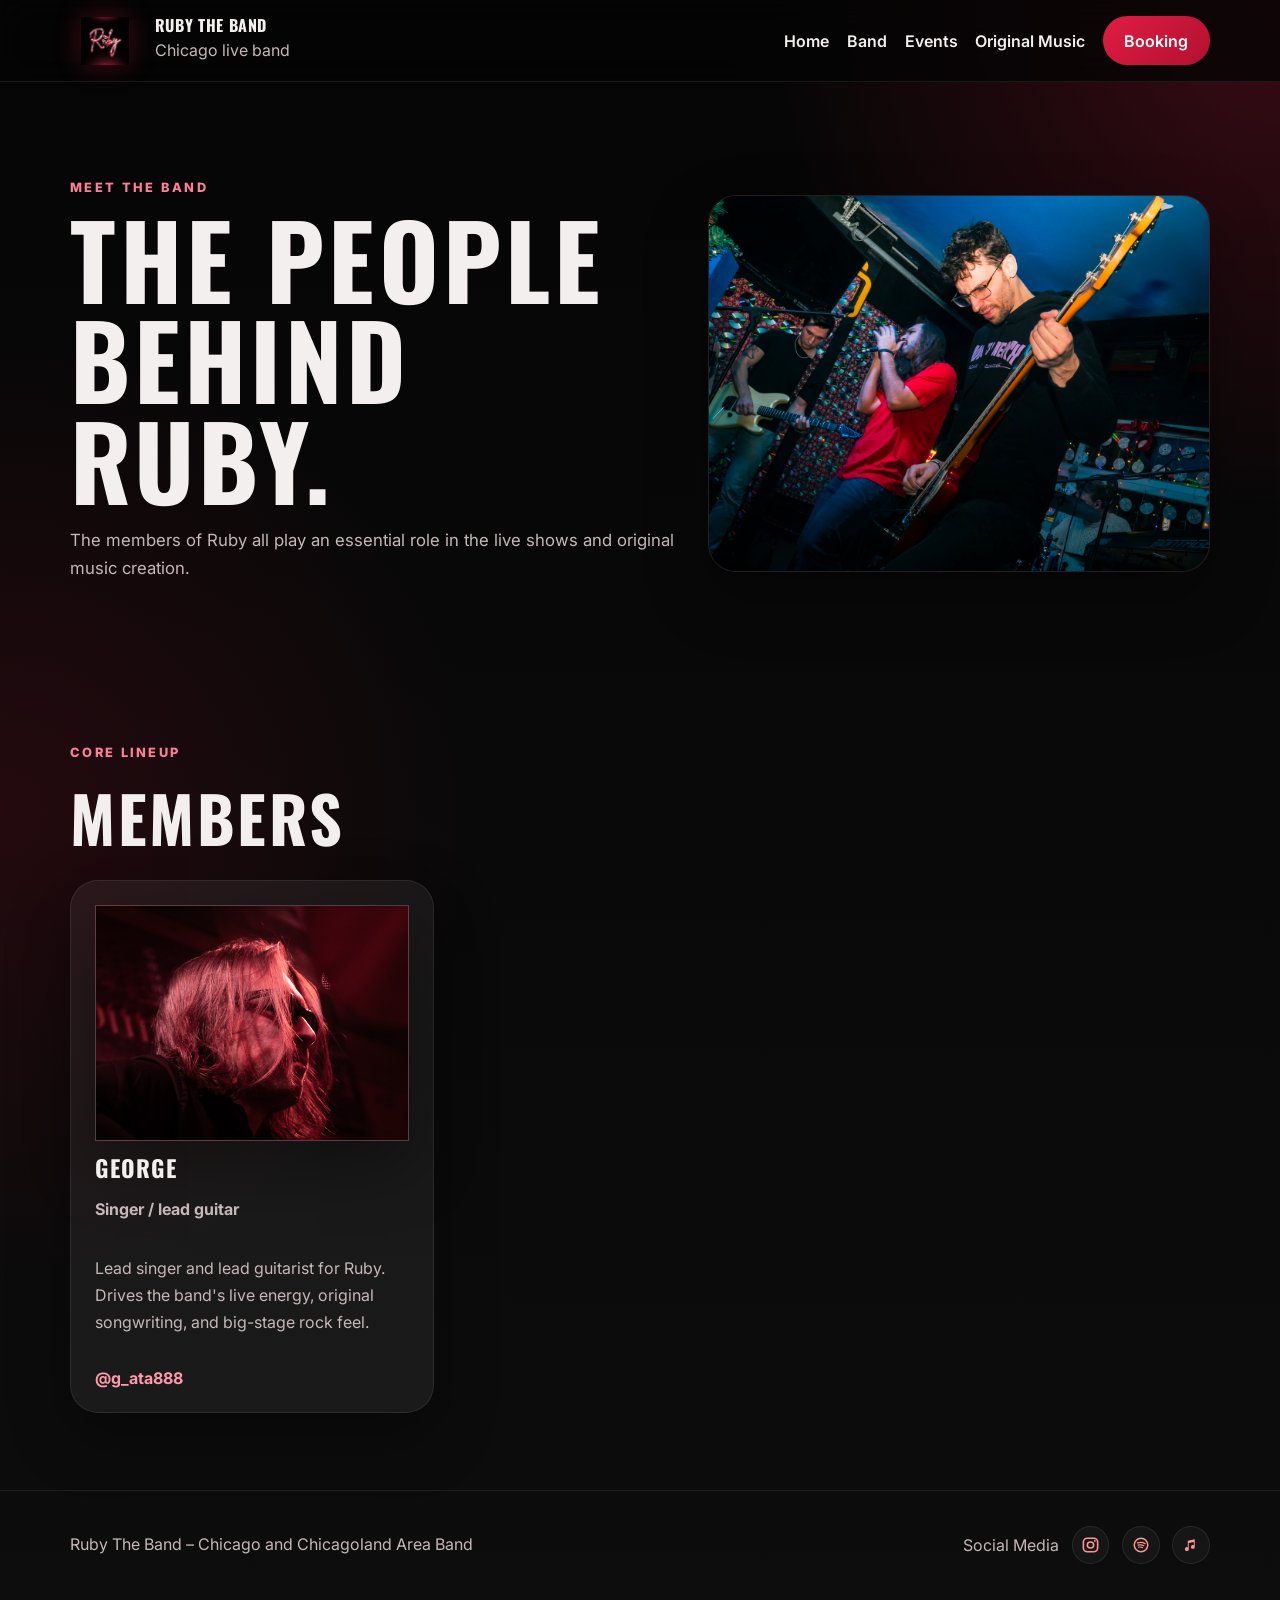
==== commit 868e5201: "Add files via upload" ====
--- a/band.html
+++ b/band.html
@@ -1,6 +1,7 @@
 <!DOCTYPE html>
 <html lang="en">
   <head>
+    <script>document.documentElement.classList.add("sheet-images-loading");</script>
     <meta charset="UTF-8" />
     <meta name="viewport" content="width=device-width, initial-scale=1.0" />
     <title>Ruby | Band</title>
@@ -20,7 +21,7 @@
     <header class="site-header">
       <div class="container nav-wrap">
         <a class="brand" href="index.html">
-          <img class="brand-logo" src="assets/ruby-neon-logo.jpg" alt="Ruby logo" />
+          <img data-site-image="site-logo" class="brand-logo" src="assets/ruby-neon-logo.jpg" alt="Ruby logo" />
           <span class="brand-copy">
             <strong>RUBY THE BAND</strong>
             <span>Chicago live band</span>
@@ -51,6 +52,7 @@
             <figure class="photo-frame glow-card hero-photo">
               <img
                 class="crop-new-band-banner"
+                data-site-image="band-hero"
                 src="assets/ruby-band-banner.jpg"
                 alt="Ruby performing live on stage"
               />
--- a/styles.css
+++ b/styles.css
@@ -346,6 +346,25 @@
   min-height: 390px;
 }
 
+.photo-frame.hero-photo,
+.photo-frame.page-hero-photo {
+  position: relative;
+  min-height: 0;
+  aspect-ratio: 4 / 3;
+}
+
+.photo-frame.hero-photo img,
+.photo-frame.page-hero-photo img {
+  position: absolute;
+  inset: 0;
+  width: 100%;
+  height: 100%;
+}
+
+html.sheet-images-loading img[data-site-image]:not([data-image-ready]) {
+  opacity: 0;
+}
+
 .crop-events-hero {
   object-position: center 46%;
 }
@@ -564,7 +583,7 @@
 }
 
 .member-card-ani .member-photo img {
-  object-position: center 38%;
+  object-position: center 62%;
 }
 
 .member-photo span {
@@ -726,6 +745,12 @@
   width: min(100%, 330px);
   aspect-ratio: 9 / 16;
   justify-self: end;
+}
+
+.home-hero-video,
+.music-hero-video {
+  width: 100%;
+  aspect-ratio: 4 / 3;
 }
 
 .video-embed iframe {
